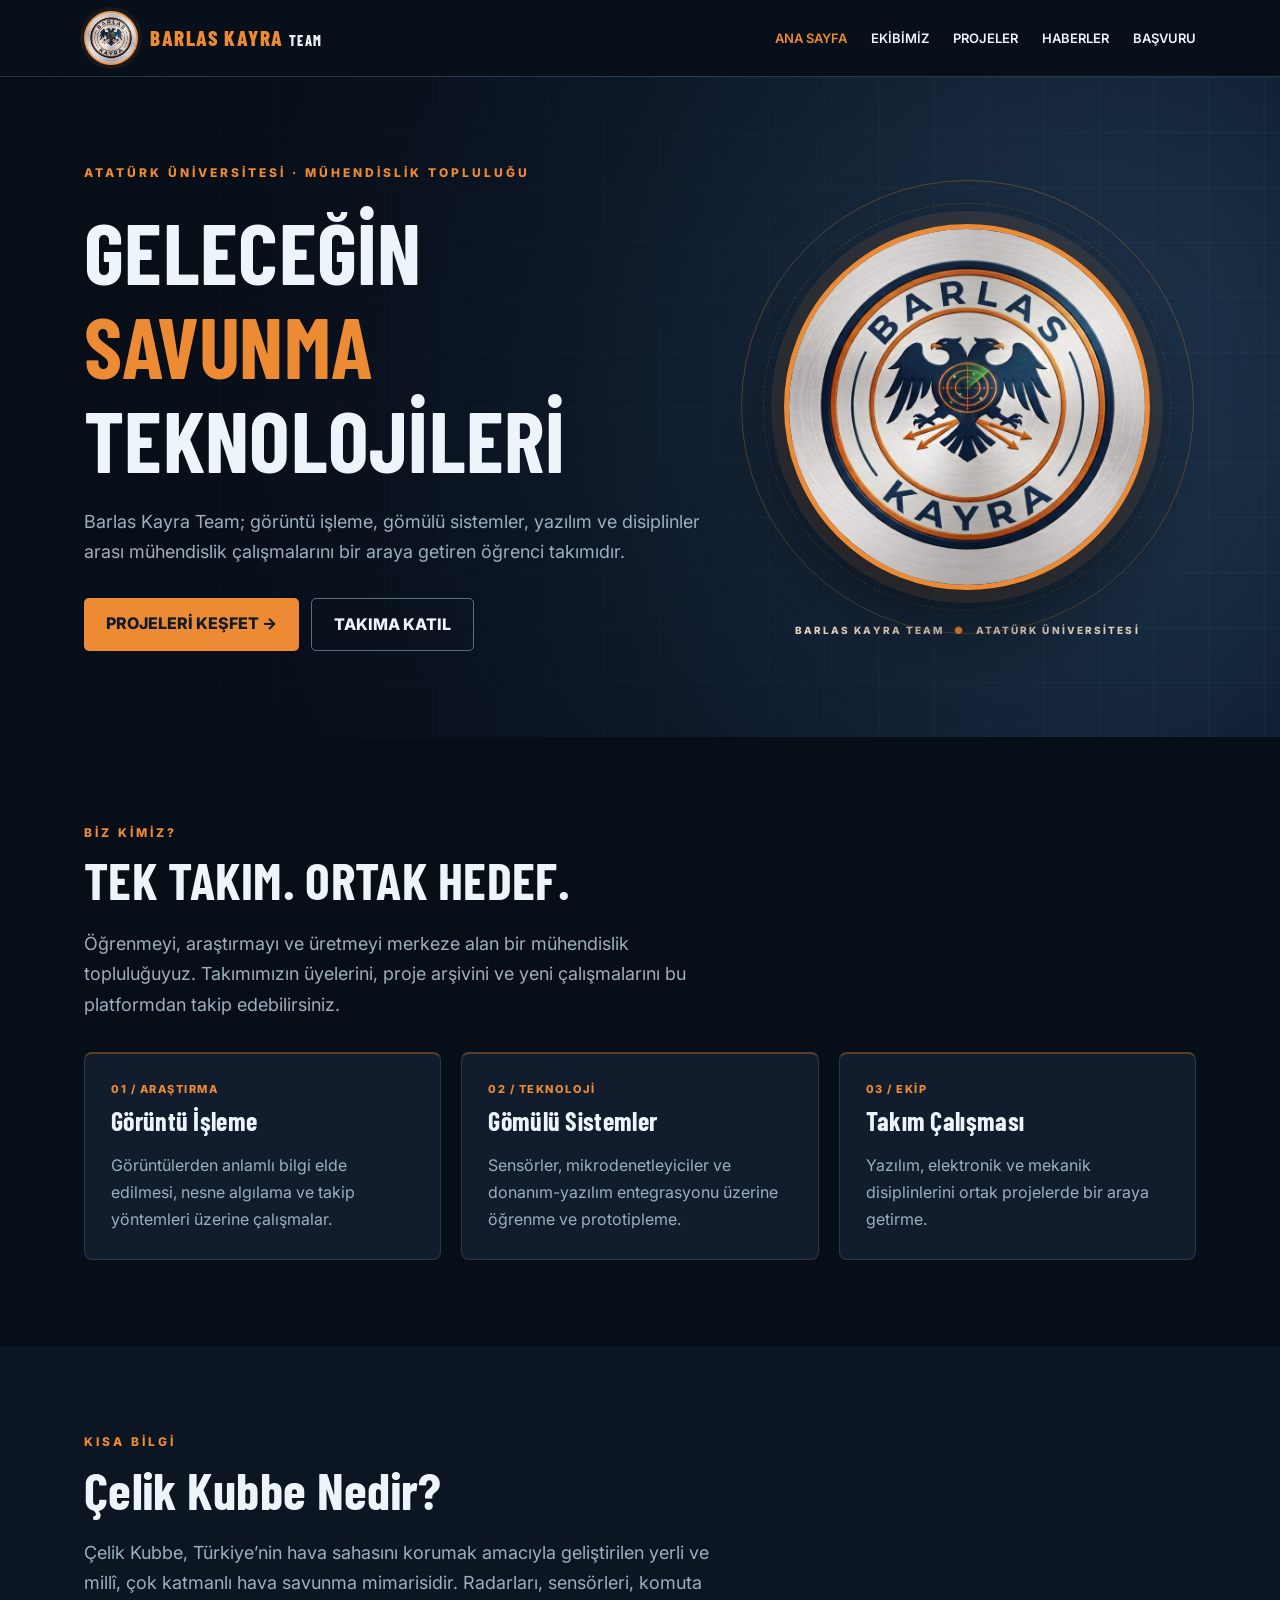
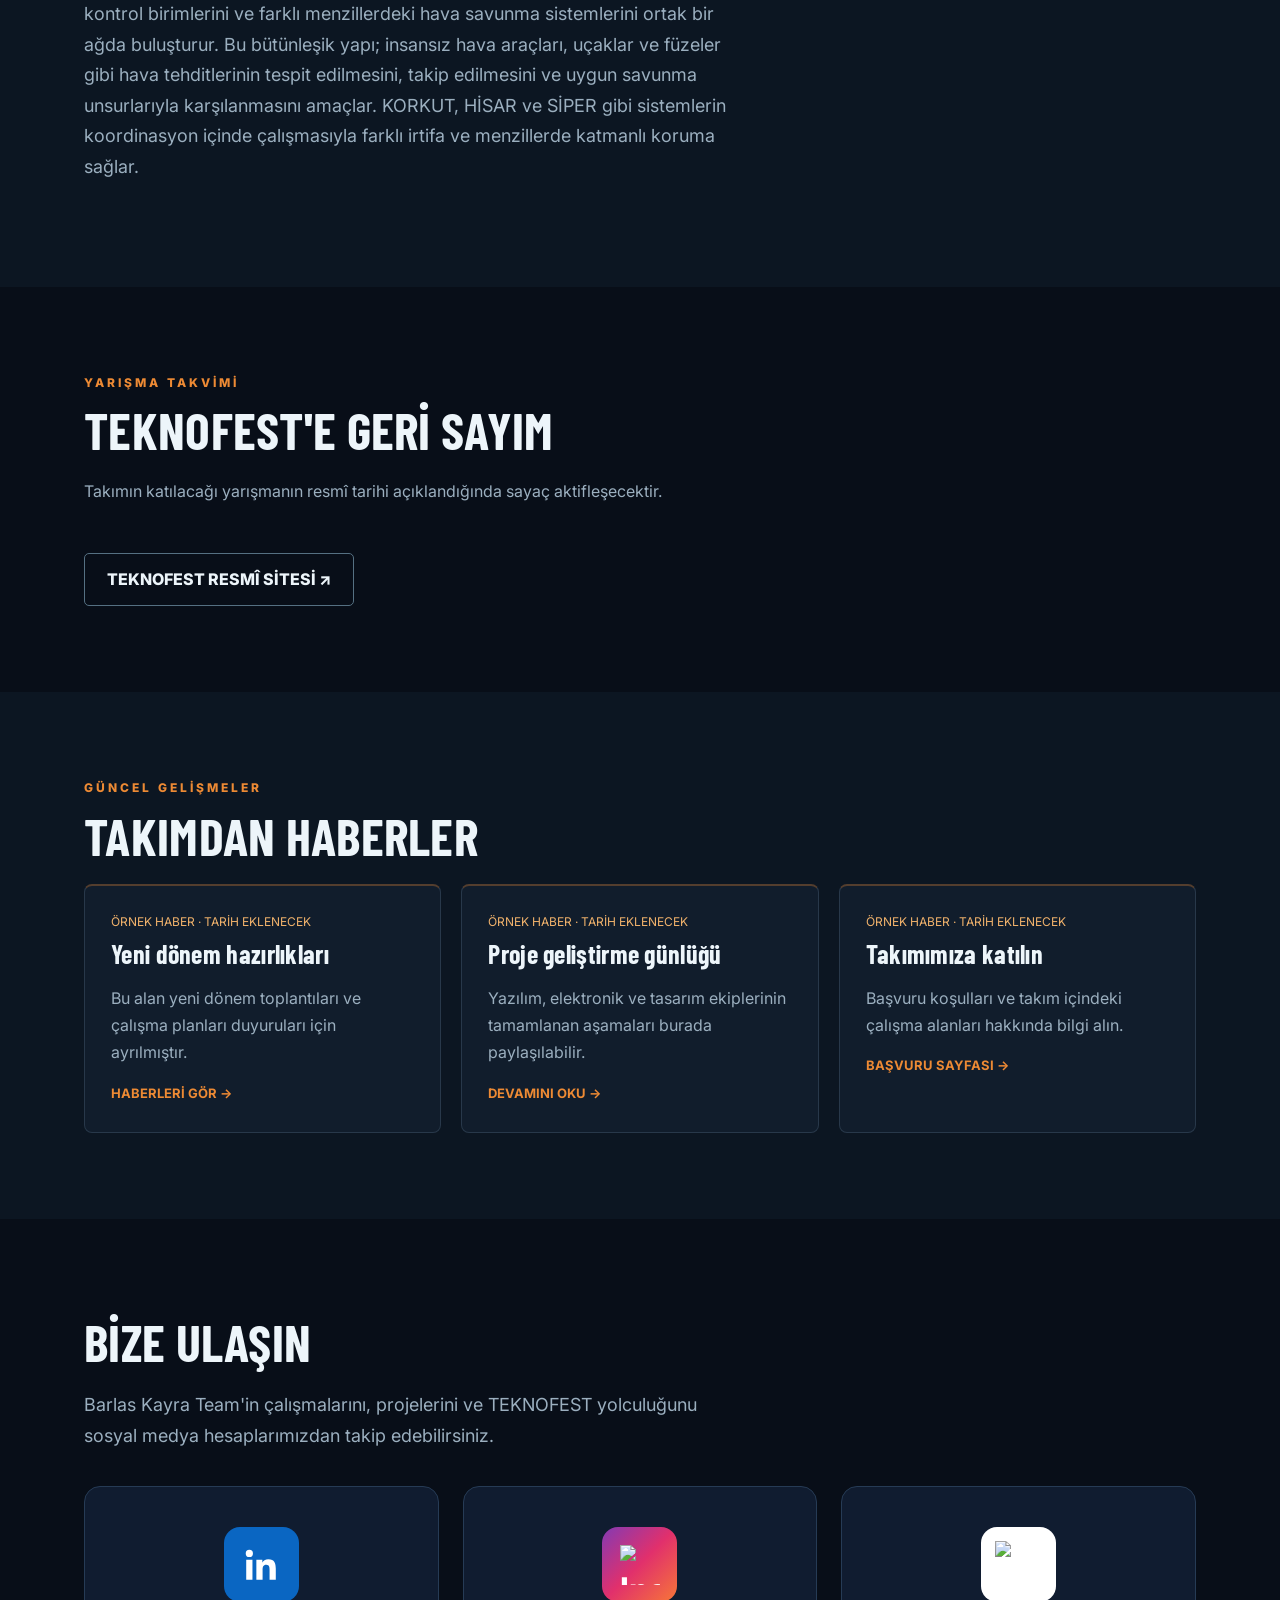
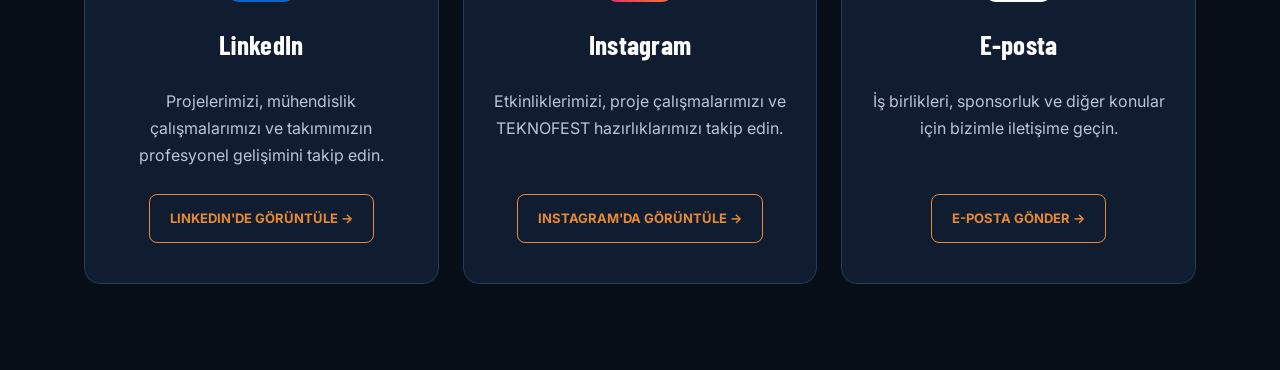
==== index.html @ 924d0753 "Add files via upload" ====
<!DOCTYPE html>
<!-- Barlas Kayra Team | Ana Sayfa -->
<html lang="tr">
  <head>
    <meta charset="utf-8"/>
    <meta content="width=device-width, initial-scale=1" name="viewport"/>
    <meta content="Barlas Kayra Team | Atatürk Üniversitesi hava savunma sistemleri ve mühendislik takımı" name="description"/>
    <title>
      Barlas Kayra Team | Ana Sayfa
    </title>
    <link href="assets/favicon.png" rel="icon" type="image/png"/>
    <meta content="#080e18" name="theme-color"/>
    <link href="assets/favicon.png" rel="apple-touch-icon"/>
    <link href="https://fonts.googleapis.com" rel="preconnect"/>
    <link crossorigin="" href="https://fonts.gstatic.com" rel="preconnect"/>
    <link href="https://fonts.googleapis.com/css2?family=Barlow+Condensed:wght@500;600;700;800&amp;family=Inter:wght@400;500;600;700&amp;display=swap" rel="stylesheet"/>
    <link href="style.css" rel="stylesheet"/>
  </head>
  <body>
    <a class="skip-link" href="#main">İçeriğe geç</a>
    <header>
      <nav class="wrap">
        <a class="brand" href="index.html">
          <img alt="Barlas Kayra Team logosu" class="brand-logo" height="52" src="assets/barlas-kayra-logo.webp" width="52"/>
          <span class="brand-text">
            BARLAS
            <span>
              KAYRA
            </span>
            <small>
              TEAM
            </small>
          </span>
        </a>
        <button aria-controls="nav-links" aria-expanded="false" aria-label="Menüyü aç" class="menu" type="button">
          ☰
        </button>
        <div class="navlinks" id="nav-links">
          <a aria-current="page" class="active" href="index.html">
            ANA SAYFA
          </a>
          <a href="ekip.html">
            EKİBİMİZ
          </a>
          <a href="projeler.html">
            PROJELER
          </a>
          <a href="haberler.html">
            HABERLER
          </a>
          <a href="basvuru.html">
            BAŞVURU
          </a>
        </div>
      </nav>
    </header>
    
    <main id="main">
      <section class="hero">
        <div class="wrap hero-layout">
          <div class="hero-copy">
            <div class="eyebrow">
              ATATÜRK ÜNİVERSİTESİ · MÜHENDİSLİK TOPLULUĞU
            </div>
            <h1>
              GELECEĞİN
              <br/>
              <span style="color:var(--accent)">
                SAVUNMA
              </span>
              <br/>
              TEKNOLOJİLERİ
            </h1>
            <p class="lead">
              Barlas Kayra Team; görüntü işleme, gömülü sistemler, yazılım ve disiplinler arası mühendislik çalışmalarını bir araya getiren öğrenci takımıdır.
            </p>
            <div class="actions">
              <a class="btn" href="projeler.html">
                PROJELERİ KEŞFET →
              </a>
              <a class="btn secondary" href="basvuru.html">
                TAKIMA KATIL
              </a>
            </div>
          </div>
          <div class="hero-emblem">
            <span class="emblem-ring emblem-ring-outer">
            </span>
            <span class="emblem-ring emblem-ring-inner">
            </span>
            <img alt="Barlas Kayra Team: çift başlı kartal ve radar sembollü kulüp logosu" height="510" src="assets/barlas-kayra-logo.webp" width="510"/>
            <span class="emblem-caption">
              BARLAS KAYRA TEAM
              <b>
                ●
              </b>
              ATATÜRK ÜNİVERSİTESİ
            </span>
          </div>
        </div>
      </section>
      <section class="section">
        <div class="wrap">
          <div class="section-head">
            <div class="eyebrow">
              BİZ KİMİZ?
            </div>
            <h2>
              TEK TAKIM. ORTAK HEDEF.
            </h2>
            <p class="lead">
              Öğrenmeyi, araştırmayı ve üretmeyi merkeze alan bir mühendislik topluluğuyuz. Takımımızın üyelerini, proje arşivini ve yeni çalışmalarını bu platformdan takip edebilirsiniz.
            </p>
          </div>
          <div class="grid">
            <article class="card">
              <div class="tag">
                01 / ARAŞTIRMA
              </div>
              <h3>
                Görüntü İşleme
              </h3>
              <p>
                Görüntülerden anlamlı bilgi elde edilmesi, nesne algılama ve takip yöntemleri üzerine çalışmalar.
              </p>
            </article>
            <article class="card">
              <div class="tag">
                02 / TEKNOLOJİ
              </div>
              <h3>
                Gömülü Sistemler
              </h3>
              <p>
                Sensörler, mikrodenetleyiciler ve donanım-yazılım entegrasyonu üzerine öğrenme ve prototipleme.
              </p>
            </article>
            <article class="card">
              <div class="tag">
                03 / EKİP
              </div>
              <h3>
                Takım Çalışması
              </h3>
              <p>
                Yazılım, elektronik ve mekanik disiplinlerini ortak projelerde bir araya getirme.
              </p>
            </article>
          </div>
        </div>
      </section>
      <section class="section alt">
        <div class="wrap">
          <div class="eyebrow">
            KISA BİLGİ
          </div>
          <h2>
         Çelik Kubbe Nedir?
          </h2>
          <p class="lead">
            

Çelik Kubbe, Türkiye’nin hava sahasını korumak amacıyla geliştirilen yerli ve millî, çok katmanlı hava savunma mimarisidir. Radarları, sensörleri, komuta kontrol birimlerini ve farklı menzillerdeki hava savunma sistemlerini ortak bir ağda buluşturur.

Bu bütünleşik yapı; insansız hava araçları, uçaklar ve füzeler gibi hava tehditlerinin tespit edilmesini, takip edilmesini ve uygun savunma unsurlarıyla karşılanmasını amaçlar. KORKUT, HİSAR ve SİPER gibi sistemlerin koordinasyon içinde çalışmasıyla farklı irtifa ve menzillerde katmanlı koruma sağlar.
          </p>
        </div>
      </section>
      <section class="section">
        <div class="wrap">
          <div class="eyebrow">
            YARIŞMA TAKVİMİ
          </div>
          <h2>
            TEKNOFEST'E GERİ SAYIM
          </h2>
          <p>
            Takımın katılacağı yarışmanın resmî tarihi açıklandığında sayaç aktifleşecektir.
          </p>
          <div class="countdown" id="countdown" role="timer">
          </div>
          <noscript>
            <div class="notice">Geri sayım için JavaScript gerekir.</div>
          </noscript>
          <a class="btn secondary" href="https://www.teknofest.org/" rel="noopener noreferrer" target="_blank">
            TEKNOFEST RESMÎ SİTESİ ↗
          </a>
        </div>
      </section>
      <section class="section alt">
        <div class="wrap">
          <div class="eyebrow">
            GÜNCEL GELİŞMELER
          </div>
          <h2>
            TAKIMDAN HABERLER
          </h2>
          <div class="grid">
            <article class="card">
              <div class="meta">
                ÖRNEK HABER · TARİH EKLENECEK
              </div>
              <h3>
                Yeni dönem hazırlıkları
              </h3>
              <p>
                Bu alan yeni dönem toplantıları ve çalışma planları duyuruları için ayrılmıştır.
              </p>
              <a class="more" href="haberler.html">
                HABERLERİ GÖR →
              </a>
            </article>
            <article class="card">
              <div class="meta">
                ÖRNEK HABER · TARİH EKLENECEK
              </div>
              <h3>
                Proje geliştirme günlüğü
              </h3>
              <p>
                Yazılım, elektronik ve tasarım ekiplerinin tamamlanan aşamaları burada paylaşılabilir.
              </p>
              <a class="more" href="haberler.html">
                DEVAMINI OKU →
              </a>
            </article>
            <article class="card">
              <div class="meta">
                ÖRNEK HABER · TARİH EKLENECEK
              </div>
              <h3>
                Takımımıza katılın
              </h3>
              <p>
                Başvuru koşulları ve takım içindeki çalışma alanları hakkında bilgi alın.
              </p>
              <a class="more" href="basvuru.html">
                BAŞVURU SAYFASI →
              </a>
            </article>
          </div>
        </div>
      </section>
      

<!-- BİZE ULAŞIN -->
<section class="section" id="iletisim">
  <div class="wrap">
    <h2>BİZE ULAŞIN</h2>
    <p class="lead">Barlas Kayra Team'in çalışmalarını, projelerini ve TEKNOFEST yolculuğunu sosyal medya hesaplarımızdan takip edebilirsiniz.</p>

<div class="contact-grid">

    <!-- LINKEDIN KARTI -->
    <article class="contact-card">

        <div class="contact-icon linkedin">
            <svg
                xmlns="http://www.w3.org/2000/svg"
                width="42"
                height="42"
                viewBox="0 0 24 24"
                fill="white"
                aria-hidden="true"
            >
                <path d="M20.447 20.452h-3.554v-5.569c0-1.328-.027-3.037-1.852-3.037-1.853 0-2.136 1.445-2.136 2.939v5.667H9.35V9h3.414v1.561h.049c.476-.9 1.637-1.85 3.37-1.85 3.601 0 4.267 2.37 4.267 5.455v6.286zM5.337 7.433a2.062 2.062 0 1 1 0-4.124 2.062 2.062 0 0 1 0 4.124zM7.119 20.452H3.555V9h3.564v11.452z"/>
            </svg>
        </div>

        <h3>LinkedIn</h3>

        <p>
            Projelerimizi, mühendislik çalışmalarımızı
            ve takımımızın profesyonel gelişimini takip edin.
        </p>

        <a
            class="contact-button"
            href="https://www.linkedin.com/"
            target="_blank"
            rel="noopener noreferrer"
        >
            LINKEDIN'DE GÖRÜNTÜLE →
        </a>

    </article>

    <!-- INSTAGRAM KARTI -->
    <article class="contact-card">

        <div class="contact-icon instagram">
            <img
                src="https://cdn.simpleicons.org/instagram/ffffff"
                alt="Instagram logosu"
                loading="lazy"
            >
        </div>

        <h3>Instagram</h3>

        <p>
            Etkinliklerimizi, proje çalışmalarımızı
            ve TEKNOFEST hazırlıklarımızı takip edin.
        </p>

        <a
            class="contact-button"
            href="https://www.instagram.com/barlaskayrateam/"
            target="_blank"
            rel="noopener noreferrer"
        >
            INSTAGRAM'DA GÖRÜNTÜLE →
        </a>

    </article>

    <!-- GMAIL KARTI -->
    <article class="contact-card">

        <div class="contact-icon gmail">
            <img
                src="https://cdn.simpleicons.org/gmail/EA4335"
                alt="Gmail logosu"
                loading="lazy"
            >
        </div>

        <h3>E-posta</h3>

        <p>
            İş birlikleri, sponsorluk ve diğer konular
            için bizimle iletişime geçin.
        </p>

        <a
            class="contact-button"
            href="mailto:barlaskayrateam@gmail.com"
        >
            E-POSTA GÖNDER →
        </a>

    </article>

</div>
---- style.css ----
/* Barlas Kayra Team | Ortak stil dosyası */

:root {
  --bg: #080e18;
  --panel: #111d2c;
  --line: #28384a;
  --ink: #edf5fa;
  --muted: #9bafbf;
  --accent: #ed8a34;
  --gold: #f2b36c;
}

* {
  box-sizing:border-box
}

html {
  scroll-behavior:smooth
}

body {
  margin:0;
  background:var(--bg);
  color:var(--ink);
  font-family:Inter,Arial,sans-serif;
  line-height:1.7
}

a {
  color:inherit;
  text-decoration:none
}

.wrap {
  max-width:1160px;
  margin:auto;
  padding:0 24px
}

header {
  position:sticky;
  top:0;
  z-index:10;
  background:#08101bea;
  border-bottom:1px solid var(--line);
  backdrop-filter:blur(12px)
}

nav {
  display:flex;
  align-items:center;
  justify-content:space-between;
  min-height:76px;
  gap:18px
}

.brand {
  font:800 25px 'Barlow Condensed',sans-serif;
  letter-spacing:1.5px
}

.brand span {
  color:var(--accent)
}

.navlinks {
  display:flex;
  gap:24px;
  align-items:center;
  font-size:13px;
  font-weight:600
}

.navlinks a:hover,.active {
  color:var(--accent)
}

.btn {
  display:inline-block;
  background:var(--accent);
  color:#101b2b;
  padding:12px 22px;
  border-radius:5px;
  font-weight:800;
  border:0;
  cursor:pointer
}

.btn.secondary {
  background:transparent;
  color:var(--ink);
  border:1px solid #557082
}

.btn:hover {
  filter:brightness(1.12)
}

.menu {
  display:none;
  background:none;
  border:1px solid var(--line);
  color:white;
  padding:7px 12px
}

.hero {
  position:relative;
  overflow:hidden;
  min-height:600px;
  display:flex;
  align-items:center;
  background:radial-gradient(circle at 76% 48%,#273f58 0%,#112237 42%,#080e18 85%)
}

.hero:before {
  content:'';
  position:absolute;
  inset:0;
  background:linear-gradient(90deg,#080e18 3%,transparent 95%),repeating-linear-gradient(0deg,transparent 0 53px,#4da6ad0d 54px 55px),repeating-linear-gradient(90deg,transparent 0 53px,#4da6ad0d 54px 55px);
  pointer-events:none
}

.hero .wrap {
  position:relative;
  width:100%
}

.eyebrow {
  color:var(--accent);
  letter-spacing:3px;
  font-size:12px;
  font-weight:800;
  text-transform:uppercase
}

h1,h2,h3 {
  font-family:'Barlow Condensed',sans-serif;
  line-height:1.1;
  letter-spacing:.3px
}

h1 {
  font-size:clamp(52px,8vw,100px);
  max-width:790px;
  margin:20px 0
}

h2 {
  font-size:clamp(35px,5vw,52px);
  margin:8px 0 20px
}

h3 {
  font-size:26px;
  margin:8px 0 12px
}

p {
  color:var(--muted)
}

.lead {
  font-size:18px;
  max-width:650px
}

.actions {
  display:flex;
  gap:12px;
  flex-wrap:wrap;
  margin-top:30px
}

.section {
  padding:86px 0
}

.section.alt {
  background:#0c1622
}

.section-head {
  margin-bottom:32px
}

.grid {
  display:grid;
  grid-template-columns:repeat(3,1fr);
  gap:20px
}

.card {
  background:var(--panel);
  border:1px solid var(--line);
  padding:26px;
  border-radius:8px
}

.card p {
  margin-bottom:0
}

.tag {
  font-size:11px;
  font-weight:800;
  letter-spacing:1.5px;
  color:var(--accent)
}

.card a.more {
  display:inline-block;
  color:var(--accent);
  margin-top:15px;
  font-weight:700;
  font-size:13px
}

.statrow {
  display:flex;
  gap:24px;
  flex-wrap:wrap;
  margin-top:34px
}

.stat {
  border-left:2px solid var(--accent);
  padding-left:18px
}

.stat strong {
  display:block;
  font:700 35px 'Barlow Condensed',sans-serif
}

.stat small {
  color:var(--muted)
}

.countdown {
  display:flex;
  gap:12px;
  flex-wrap:wrap;
  margin:24px 0
}

.timebox {
  min-width:100px;
  text-align:center;
  padding:18px;
  background:#172739;
  border:1px solid #345166;
  border-radius:6px
}

.timebox strong {
  display:block;
  font:800 36px 'Barlow Condensed',sans-serif
}

.timebox small {
  font-size:11px;
  letter-spacing:2px;
  color:var(--muted)
}

.notice {
  border-left:3px solid var(--gold);
  padding:14px 18px;
  background:#252318;
  color:#e9d8b2;
  font-size:13px;
  margin-top:20px
}

.page-hero {
  padding:85px 0 55px;
  background:linear-gradient(120deg,#142b44,#090f1b)
}

.page-hero h1 {
  font-size:clamp(48px,7vw,75px);
  margin:12px 0
}

.avatar {
  height:120px;
  display:grid;
  place-items:center;
  background:linear-gradient(135deg,#1b3a48,#122230);
  border:1px solid #315461;
  border-radius:6px;
  font:800 42px 'Barlow Condensed',sans-serif;
  color:var(--accent)
}

.form {
  max-width:760px
}

.field {
  margin-bottom:18px
}

.field label {
  display:block;
  font-weight:700;
  font-size:13px;
  margin-bottom:7px
}

.field input,.field select,.field textarea {
  width:100%;
  background:#101e2d;
  color:var(--ink);
  border:1px solid #3a5264;
  padding:13px;
  border-radius:5px;
  font:inherit
}

.field textarea {
  min-height:130px
}

.field input:focus,.field select:focus,.field textarea:focus {
  outline:2px solid var(--accent)
}

.check {
  display:flex;
  gap:10px;
  align-items:flex-start;
  margin-bottom:18px
}

.check input {
  margin-top:7px
}

.check label {
  font-size:13px;
  color:var(--muted)
}

footer {
  padding:42px 0;
  border-top:1px solid var(--line);
  font-size:13px
}

footer .wrap {
  display:flex;
  justify-content:space-between;
  gap:20px;
  flex-wrap:wrap
}

footer p {
  margin:0
}

.meta {
  font-size:12px;
  color:var(--gold)
}

@media(max-width:800px) {
  .menu {
    display:block
  }
  .navlinks {
    display:none;
    position:absolute;
    left:0;
    right:0;
    top:76px;
    background:#101b29;
    flex-direction:column;
    align-items:stretch;
    padding:22px 25px
  }
  .navlinks.open {
    display:flex
  }
  .grid {
    grid-template-columns:1fr
  }
  .hero {
    min-height:580px
  }
  .section {
    padding:60px 0
  }
  .timebox {
    min-width:70px;
    flex:1
  }
}

/* Barlas Kayra Team'in özgün ambleminden uyarlanan kurumsal stil */ :root {
  --brand-navy: #172d4a;
  --brand-orange: #ed8a34;
  --brand-cream: #f4ece1;
}

.brand {
  display:inline-flex;
  align-items:center;
  gap:12px;
  line-height:1.1;
  white-space:nowrap;
  font-size:21px
}

.brand-logo {
  width:54px;
  height:54px;
  border-radius:50%;
  object-fit:cover;
  border:2px solid rgba(237,138,52,.85);
  background:#efe7db;
  box-shadow:0 0 0 4px rgba(237,138,52,.08)
}

.brand-text {
  display:inline-flex;
  align-items:baseline;
  gap:5px;
  flex-wrap:wrap
}

.brand-text small {
  color:#ecf1f6;
  letter-spacing:1.5px;
  font-size:14px
}

.navlinks a.active {
  color:var(--accent)
}

.hero {
  min-height:660px
}

.hero-layout {
  display:grid;
  grid-template-columns:minmax(0,1.15fr) minmax(315px,.85fr);
  align-items:center;
  gap:35px;
  z-index:1
}

.hero-copy {
  position:relative;
  z-index:2
}

.hero-copy h1 {
  font-size:clamp(53px,6.7vw,91px)
}

.hero-emblem {
  min-width:0;
  aspect-ratio:1;
  position:relative;
  display:grid;
  place-items:center;
  isolation:isolate
}

.hero-emblem>img {
  position:relative;
  z-index:2;
  width:80%;
  max-width:510px;
  height:auto;
  aspect-ratio:1;
  object-fit:cover;
  border-radius:50%;
  border:5px solid var(--brand-orange);
  box-shadow:0 0 0 13px rgba(241,151,73,.10),0 35px 85px rgba(0,0,0,.5)
}

.emblem-ring {
  position:absolute;
  border:1px solid rgba(237,138,52,.30);
  border-radius:50%;
  aspect-ratio:1;
  z-index:0;
  pointer-events:none
}

.emblem-ring-outer {
  width:99%
}

.emblem-ring-inner {
  width:89%;
  border-style:dashed;
  opacity:.7
}

.emblem-caption {
  position:absolute;
  bottom:-3px;
  left:0;
  right:0;
  text-align:center;
  color:#e9d6c5;
  font-size:10px;
  font-weight:800;
  letter-spacing:2.1px
}

.emblem-caption b {
  color:var(--brand-orange);
  margin-inline:6px
}

.page-hero-inner {
  display:flex;
  align-items:center;
  justify-content:space-between;
  gap:30px
}

.page-copy {
  min-width:0
}

.page-logo {
  border-radius:50%;
  border:3px solid var(--brand-orange);
  object-fit:cover;
  width:138px;
  height:138px;
  box-shadow:0 15px 45px #0005
}

.card {
  border-top:2px solid rgba(237,138,52,.30);
  transition:border-color .2s,transform .2s
}

.card:hover {
  border-color:rgba(237,138,52,.65);
  transform:translateY(-3px)
}

.btn:focus-visible,.navlinks a:focus-visible,.menu:focus-visible {
  outline:3px solid #f4b274;
  outline-offset:4px
}

@media(max-width:900px) {
  .hero-layout {
    gap:10px;
    grid-template-columns:1.2fr .8fr
  }
  .hero-copy h1 {
    font-size:clamp(48px,7vw,74px)
  }
  .emblem-caption {
    font-size:8px;
    letter-spacing:1px
  }
}

@media(max-width:800px) {
  .brand {
    font-size:19px
  }
  .brand-logo {
    width:48px;
    height:48px
  }
  .hero-layout {
    grid-template-columns:1fr;
    gap:15px;
    padding-top:64px;
    padding-bottom:70px
  }
  .hero {
    min-height:0
  }
  .hero-emblem {
    max-width:440px;
    width:100%;
    margin-inline:auto
  }
  .hero-copy h1 {
    font-size:clamp(49px,11vw,80px)
  }
  .page-logo {
    width:96px;
    height:96px
  }
  .page-hero-inner {
    gap:12px
  }
}

@media(max-width:480px) {
  .brand {
    font-size:17px;
    gap:8px
  }
  .brand-logo {
    width:42px;
    height:42px
  }
  .brand-text small {
    font-size:12px
  }
  .hero-emblem {
    max-width:340px
  }
  .emblem-caption {
    bottom:-12px;
    font-size:7.5px;
    letter-spacing:1.1px
  }
  .page-logo {
    width:72px;
    height:72px
  }
  .page-hero .eyebrow {
    letter-spacing:1.2px
  }
}

@media(prefers-reduced-motion:reduce) {
  .card {
    transition:none
  }
}

/* Son düzeltmeler: erişilebilirlik ve form */
.skip-link {
  position:absolute;
  left:12px;
  top:-60px;
  z-index:100;
  background:var(--accent);
  color:#101b2b;
  padding:10px 16px;
  border-radius:5px;
  font-weight:800
}

.skip-link:focus {
  top:12px
}

.field textarea {
  resize:vertical
}

.check input {
  flex-shrink:0
}

#form-result {
  margin-top:16px;
  color:var(--gold);
  font-size:14px
}

.field input:focus-visible,.field select:focus-visible,.field textarea:focus-visible {
  outline:2px solid var(--accent);
  outline-offset:2px
}

/* Ekip sayfası: grup ve üye kartları */
.members{list-style:none;margin:0;padding:0;display:grid;grid-template-columns:repeat(auto-fill,minmax(210px,1fr));gap:20px}
.members-lead{grid-template-columns:repeat(2,minmax(210px,260px))}
.member{background:var(--panel);border:1px solid var(--line);border-top:2px solid rgba(237,138,52,.45);border-radius:8px;overflow:hidden}
.member-photo{margin:0;aspect-ratio:4/5;background:#122230;overflow:hidden}
.member-photo img{width:100%;height:100%;object-fit:cover;display:block}
.member-photo.no-photo{display:grid;place-items:center;background:linear-gradient(135deg,#1b3a48,#122230)}
.member-initials{font:800 56px 'Barlow Condensed',sans-serif;color:var(--accent);letter-spacing:2px}
.member-info{padding:14px 16px 18px}
.member-info h3{font-size:22px;margin:2px 0 0}
.member-role{display:inline-block;font-size:11px;font-weight:800;letter-spacing:1.5px;color:var(--accent);text-transform:uppercase}
.group-head h2{border-left:4px solid var(--accent);padding-left:16px}
.subteams{display:grid;gap:38px}
.subteam-title{font-size:28px;margin:0 0 16px;display:flex;align-items:center;gap:14px}
.subteam-title:after{content:'';flex:1;height:1px;background:var(--line)}
.card.join{max-width:420px}
@media(max-width:800px){.members{grid-template-columns:repeat(2,1fr);gap:14px}.members-lead{grid-template-columns:repeat(2,1fr)}.member-info h3{font-size:19px}}

/* ============================== */
/* BİZE ULAŞIN BÖLÜMÜ */
/* ============================== */

.contact-grid {
  display: grid;
  grid-template-columns: repeat(3, minmax(0, 1fr));
  gap: 24px;
  margin-top: 35px;
}

/* SOSYAL MEDYA KARTLARI */

.contact-card {
  display: flex;
  flex-direction: column;
  align-items: center;
  text-align: center;

  padding: 40px 30px;

  background: #101c30;
  border: 1px solid #263b55;
  border-radius: 16px;

  color: #ffffff;
  text-decoration: none;

  transition: 0.3s ease;
}

.contact-card:hover {
  transform: translateY(-6px);
  border-color: #e98932;
  box-shadow: 0 12px 30px rgba(0, 0, 0, 0.25);
}

/* SOSYAL MEDYA SİMGELERİ */

.contact-icon {
  display: flex;
  align-items: center;
  justify-content: center;

  width: 75px;
  height: 75px;

  border-radius: 16px;
  margin-bottom: 20px;

  color: white;
  font-size: 34px;
  font-weight: bold;
}


/* LINKEDIN */

.contact-icon.linkedin,
.sosyal-logo.linkedin-logo {
    background: #0a66c2;
}

/* INSTAGRAM */

.contact-icon.instagram,
.sosyal-logo.instagram-logo {
    background: linear-gradient(
        135deg,
        #833ab4,
        #e1306c,
        #f77737
    );
}

/* GMAIL */

.contact-icon.gmail,
.sosyal-logo.gmail-logo {
    background: #ffffff;
}

/* TÜM LOGOLARIN ORTAK TASARIMI */

.contact-icon,
.sosyal-logo {
    display: flex;
    align-items: center;
    justify-content: center;

    width: 75px;
    height: 75px;

    border-radius: 16px;
    margin-bottom: 20px;
}

/* SVG LOGO BOYUTLARI */

.contact-icon svg,
.sosyal-logo svg {
    width: 42px;
    height: 42px;
    display: block;
}

/* GMAIL LOGOSU */

.contact-icon.gmail svg,
.sosyal-logo.gmail-logo svg {
    width: 48px;
    height: 48px;
}

/* KART BAŞLIKLARI */

.contact-card h3 {
  font-size: 27px;
  margin-bottom: 12px;
  color: #ffffff;
}

/* AÇIKLAMA */

.contact-card p {
  color: #b8c6d8;
  line-height: 1.7;
  margin-bottom: 25px;
}

/* BAĞLANTI BUTONU */

.contact-button {
  margin-top: auto;
  padding: 12px 20px;

  border: 1px solid #e98932;
  border-radius: 8px;

  color: #e98932;
  font-size: 13px;
  font-weight: 700;

  transition: 0.3s;
}

.contact-card:hover .contact-button {
  background: #e98932;
  color: #08121f;
}

/* MOBİL UYUMLULUK */

@media (max-width: 768px) {

  .contact-grid {
    grid-template-columns: 1fr;
  }

  .contact-card {
    padding: 30px 20px;
  }

}


/* PROJE GÖRSELLERİ SLIDER */

.proje-slider {
    position: relative;
    width: 100%;
    max-width: 1100px;
    margin: 30px auto 0;
    overflow: hidden;
    border-radius: 16px;
    background: #101c30;
    border: 1px solid #263b55;
}

/* FOTOĞRAF ALANI */

.slider-gorseller {
    width: 100%;
    height: 520px;
    position: relative;
}

/* FOTOĞRAFLAR */

.slider-foto {
    display: none;
    width: 100%;
    height: 100%;
    object-fit: contain;
}

/* AKTİF FOTOĞRAF */

.slider-foto.aktif {
    display: block;
}

/* SAĞ VE SOL OKLAR */

.slider-ok {
    position: absolute;
    top: 50%;
    transform: translateY(-50%);
    z-index: 2;

    width: 48px;
    height: 48px;

    background: rgba(8, 14, 24, 0.8);
    color: #ffffff;

    border: 1px solid #ed8a34;
    border-radius: 50%;

    font-size: 24px;
    cursor: pointer;
    transition: 0.3s;
}

.slider-ok:hover {
    background: #ed8a34;
    color: #080e18;
}

.slider-ok.onceki {
    left: 15px;
}

.slider-ok.sonraki {
    right: 15px;
}

/* FOTOĞRAF SAYACI */

.slider-sayac {
    text-align: center;
    margin-top: 15px;
    color: #ed8a34;
    font-size: 16px;
    font-weight: 700;
}

/* MOBİL UYUMLULUK */

@media (max-width: 768px) {

    .slider-gorseller {
        height: 300px;
    }

    .slider-ok {
        width: 38px;
        height: 38px;
        font-size: 19px;
    }

}

/* SAĞ PROJE KISAYOL MENÜSÜ */

.proje-kisayollar {
    position: fixed;
    top: 150px;
    right: 24px;
    width: 225px;
    padding: 22px 18px;

    background: #111d2e;
    border: 1px solid rgba(255, 140, 45, 0.25);
    border-radius: 16px;

    display: flex;
    flex-direction: column;
    gap: 12px;

    z-index: 20;
    box-shadow: 0 10px 30px rgba(0, 0, 0, 0.25);
}

.proje-kisayollar h3 {
    margin: 0 0 8px;
    color: #ff922e;
    font-size: 15px;
}

.proje-kisayollar a {
    color: #d5dce6;
    font-size: 12px;
    text-decoration: none;
    transition: color 0.2s;
}

.proje-kisayollar a:hover {
    color: #ff922e;
}

/* Menü içeriklerin üzerine binmesin */
@media (min-width: 1250px) {
    .proje-kisayollar ~ .section {
        margin-right: 245px;
    }
}

/* Küçük ekranlarda menüyü normal akışa al */
@media (max-width: 1249px) {
    .proje-kisayollar {
        position: static;
        width: auto;
        max-width: 600px;
        margin: 24px auto;
    }
}

/* Başlıklara tıklayınca üst menü kapatmasın */
section[id] {
    scroll-margin-top: 120px;
}

/* Bize Ulaşın - marka logoları ve duyarlı kart düzeni */
.contact-icon img { width: 40px; height: 40px; display: block; }
.contact-icon.gmail { background: #ffffff; }
.contact-icon.gmail img { width: 48px; height: 48px; }
.contact-card { min-width: 0; }
@media (max-width: 1000px) and (min-width: 769px) {
  .contact-grid { grid-template-columns: repeat(2, minmax(0, 1fr)); }
}

/* Bize Ulaşın: üç eşit kart ve marka logoları */
.contact-grid { grid-template-columns: repeat(3, minmax(0, 1fr)); }
.contact-card { min-width: 0; }
.contact-icon img { display:block; width:40px; height:40px; object-fit:contain; }
.contact-icon.gmail { background:#fff; }
.contact-icon.gmail img { width:48px; height:48px; }
@media (max-width: 1000px) and (min-width: 769px) {
  .contact-grid { grid-template-columns:repeat(2,minmax(0,1fr)); }
}
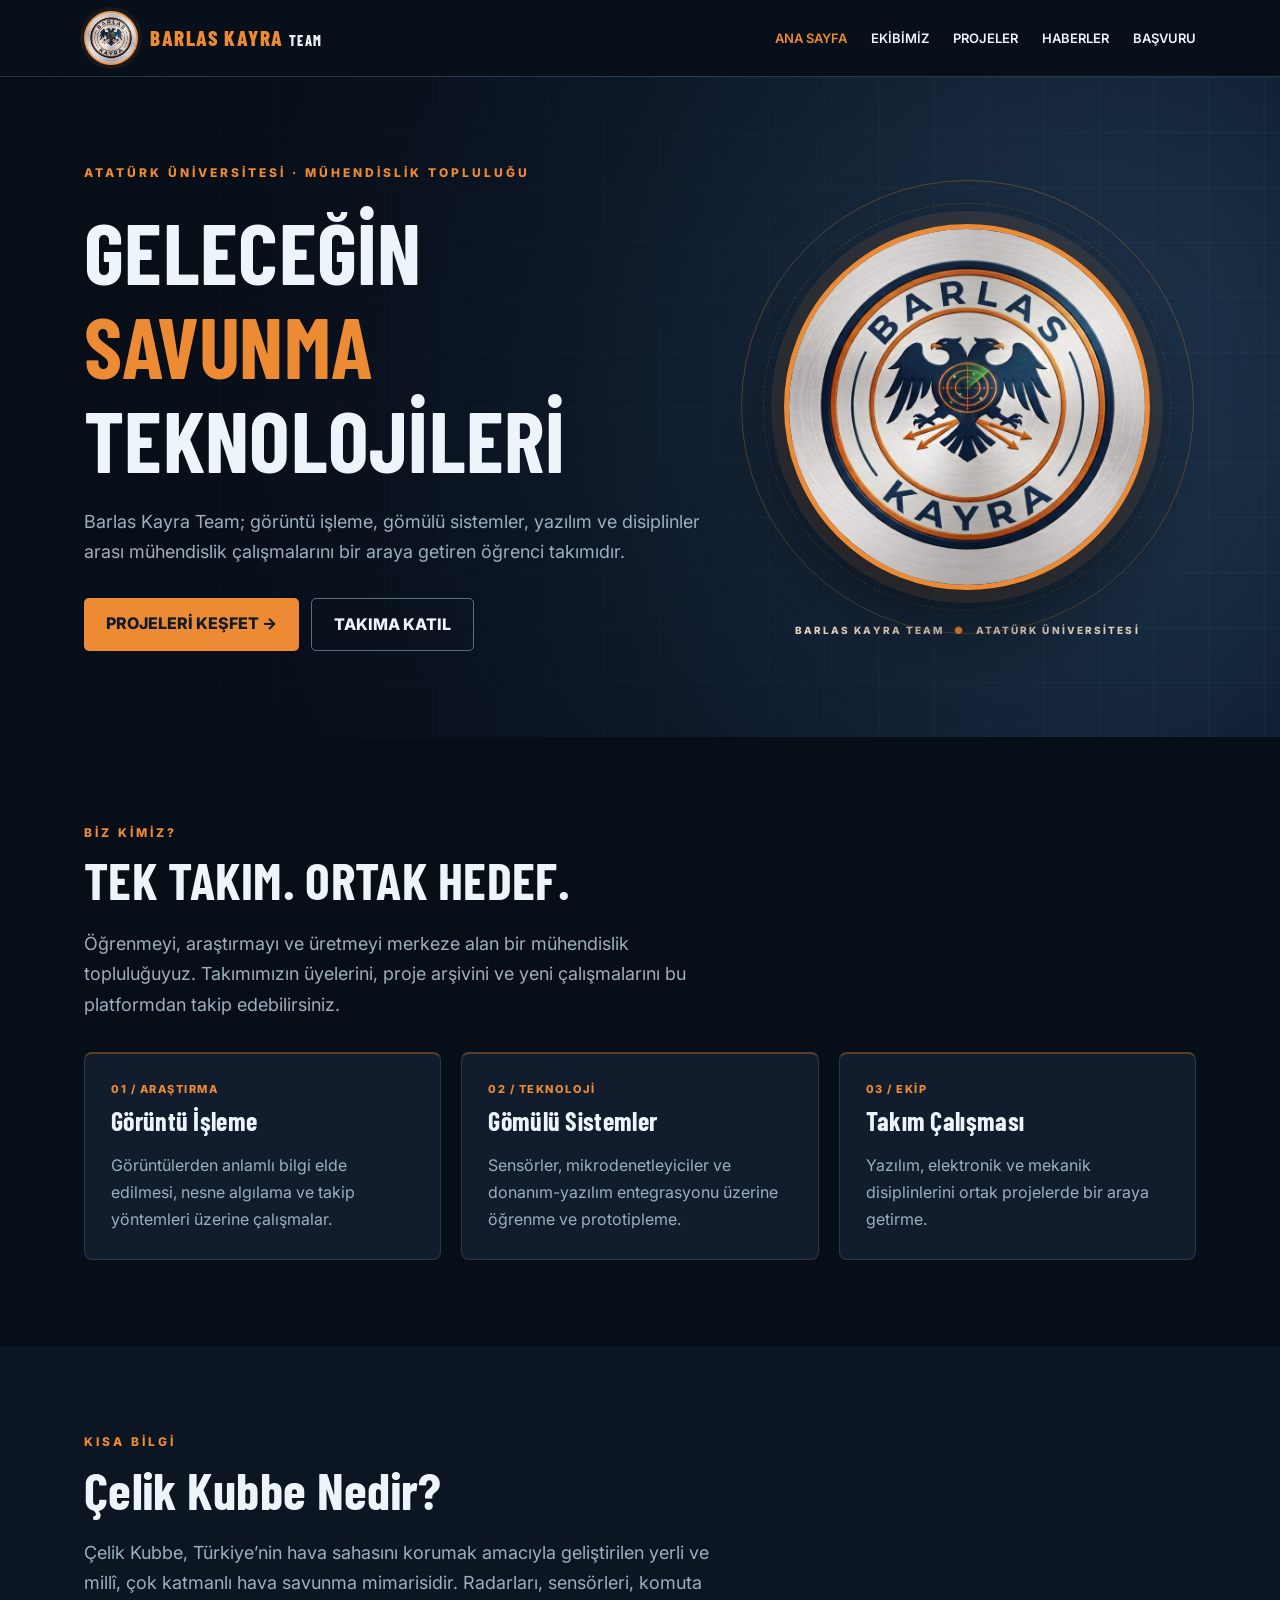
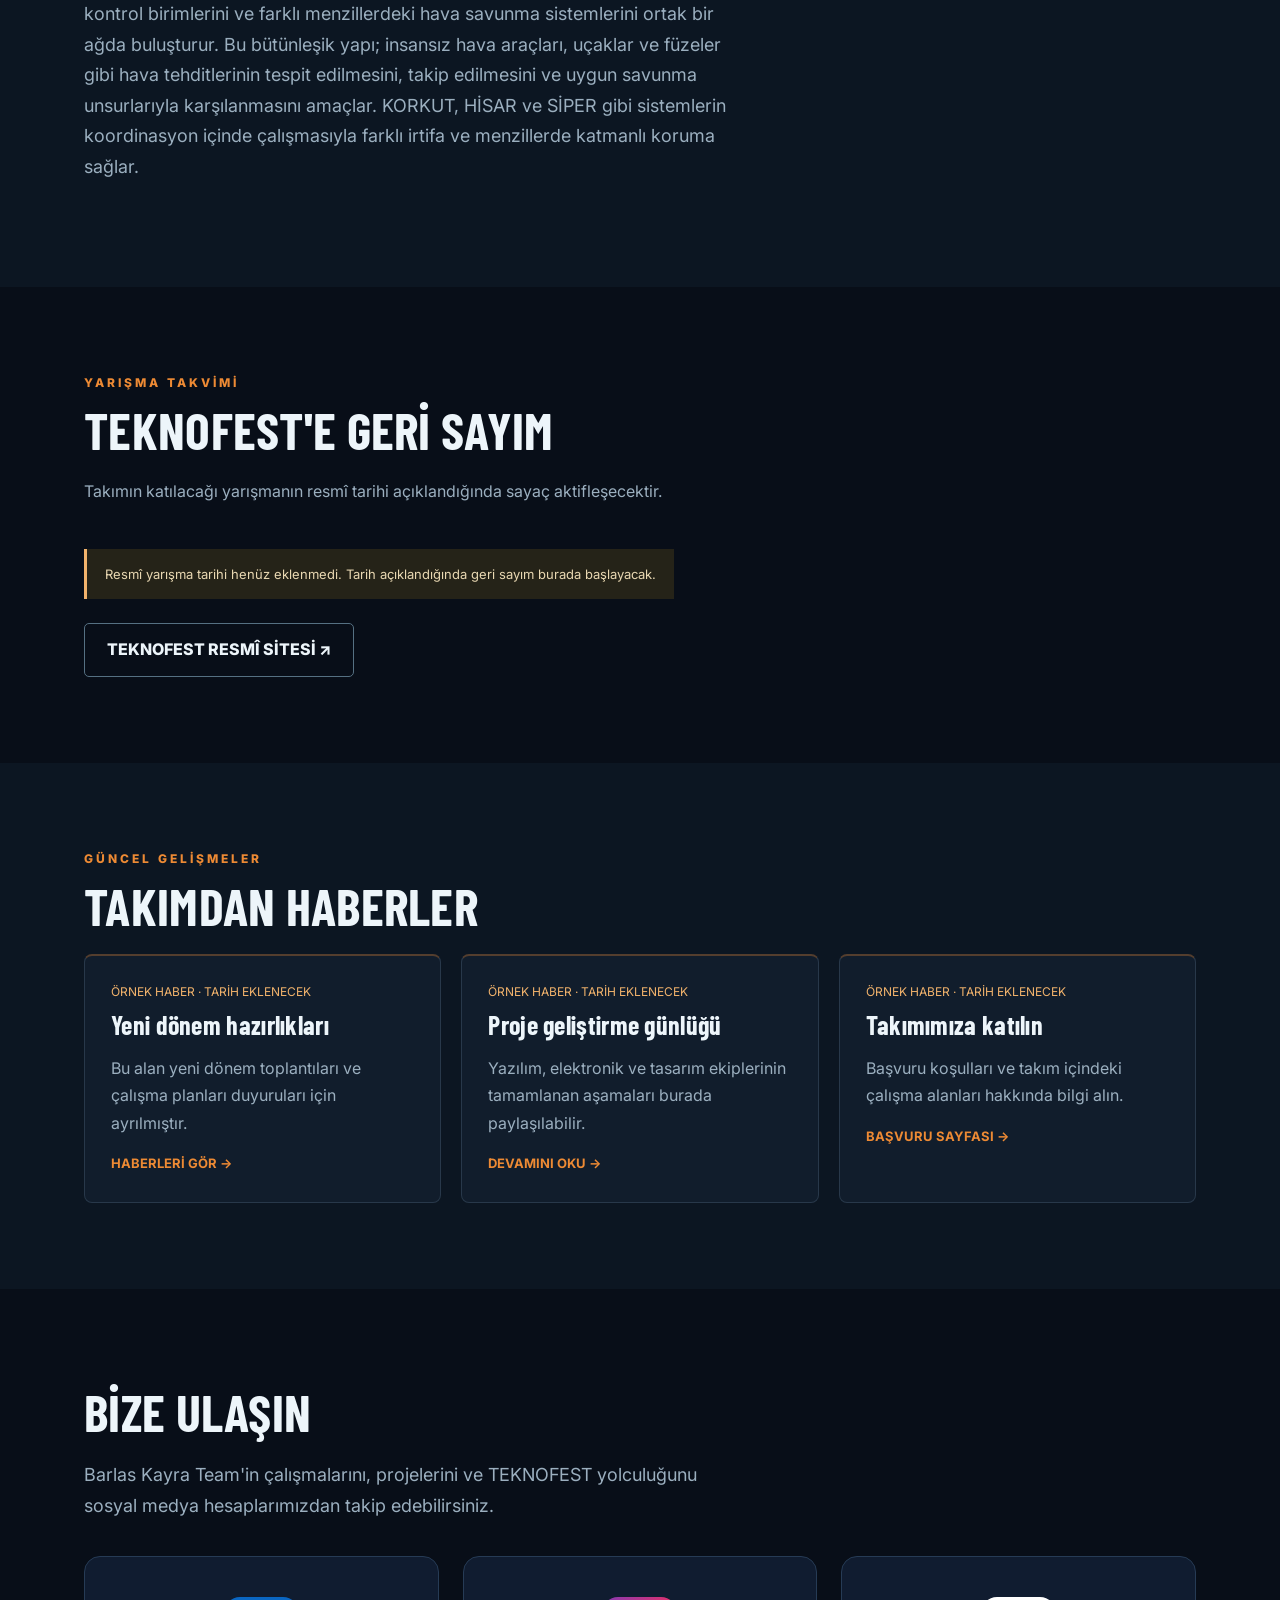
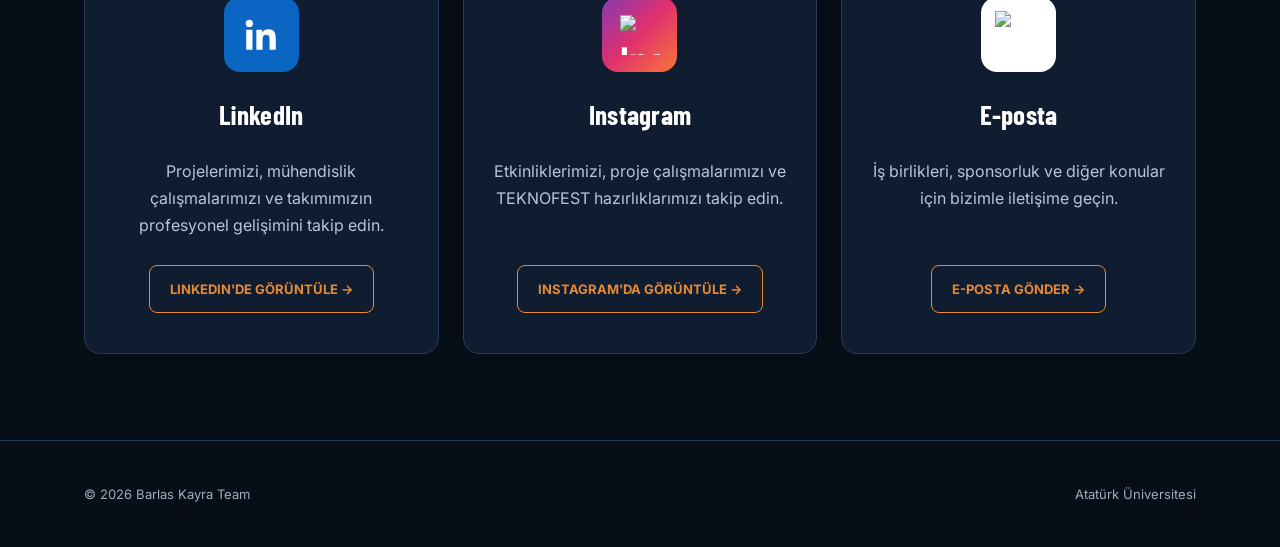
==== commit 4df1ee61: "Add files via upload" ====
--- a/index.html
+++ b/index.html
@@ -342,3 +342,17 @@
     </article>
 
 </div>
+  </div>
+</section>
+</main>
+
+<footer>
+  <div class="wrap">
+    <p>© <span id="year"></span> Barlas Kayra Team</p>
+    <p>Atatürk Üniversitesi</p>
+  </div>
+</footer>
+
+<script src="common.js?v=menu-fix-2" defer></script>
+</body>
+</html>
--- a/style.css
+++ b/style.css
@@ -365,10 +365,13 @@
   color:var(--gold)
 }
 
-@media(max-width:800px) {
-  .menu {
-    display:block
-  }
+@media (max-width: 800px) {
+    .menu {
+        display: block;
+        position: relative;
+        z-index: 101;
+        cursor: pointer;
+    }
   .navlinks {
     display:none;
     position:absolute;
@@ -1032,3 +1035,46 @@
 @media (max-width: 1000px) and (min-width: 769px) {
   .contact-grid { grid-template-columns:repeat(2,minmax(0,1fr)); }
 }
+
+/* SOSYAL MEDYA KARTLARI - MOBİL DÜZELTME */
+
+@media (max-width: 768px) {
+
+    .contact-grid {
+        grid-template-columns: 1fr;
+        gap: 16px;
+        width: 100%;
+    }
+
+    .contact-card {
+        width: 100%;
+        min-width: 0;
+        padding: 25px 20px;
+        box-sizing: border-box;
+    }
+
+    .contact-card h3 {
+        font-size: 22px;
+    }
+
+    .contact-card p {
+        font-size: 14px;
+        overflow-wrap: anywhere;
+    }
+
+    .contact-button {
+        display: inline-block;
+        max-width: 100%;
+        text-align: center;
+    }
+}
+
+
+/* Mobil navigasyon: menünün tıklanabilir ve görünür kalması */
+@media (max-width: 800px) {
+  header { z-index: 1000; }
+  .menu { display: block; position: relative; z-index: 1002; cursor: pointer; touch-action: manipulation; }
+  .navlinks { display: none; position: absolute; top: 100%; left: 0; right: 0; z-index: 1001; background: #101b29; flex-direction: column; align-items: stretch; padding: 16px 24px; box-shadow: 0 12px 24px rgba(0,0,0,.3); }
+  .navlinks.open { display: flex; }
+  .navlinks a { display: block; padding: 12px 8px; }
+}
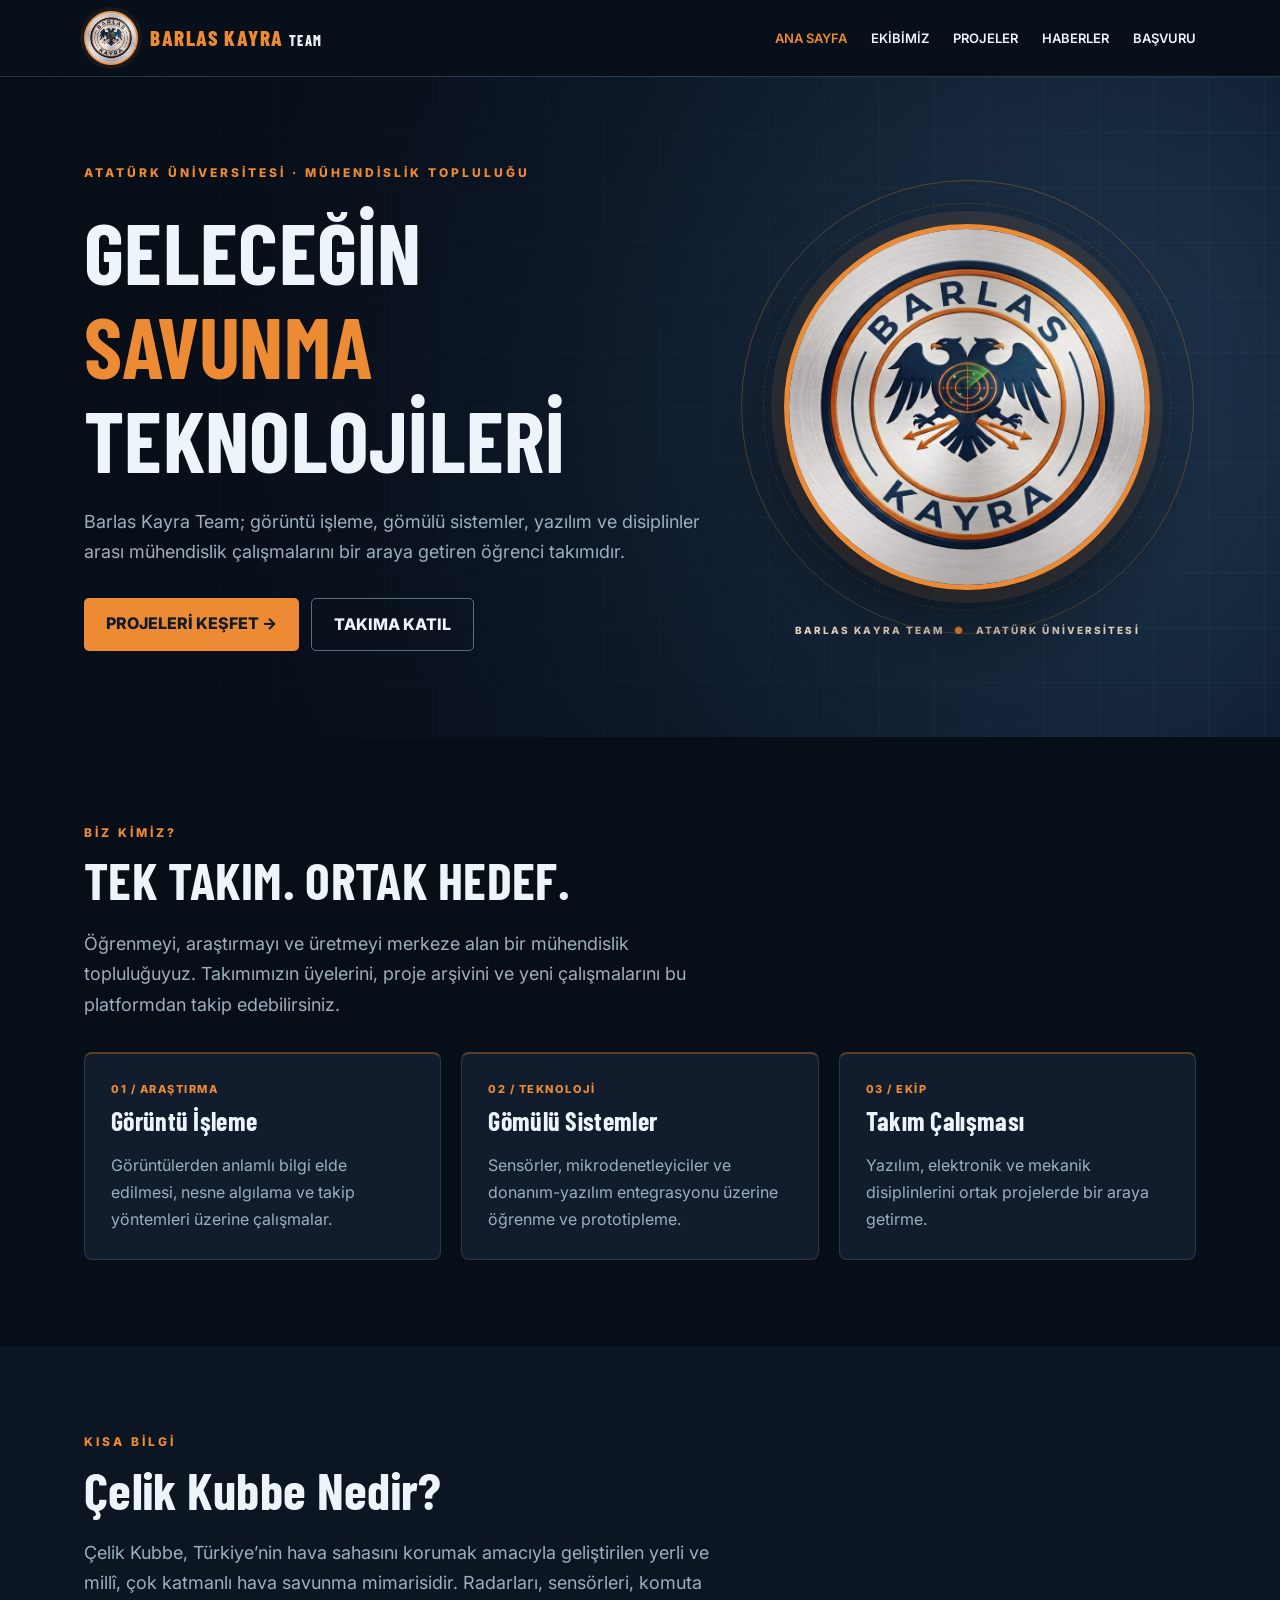
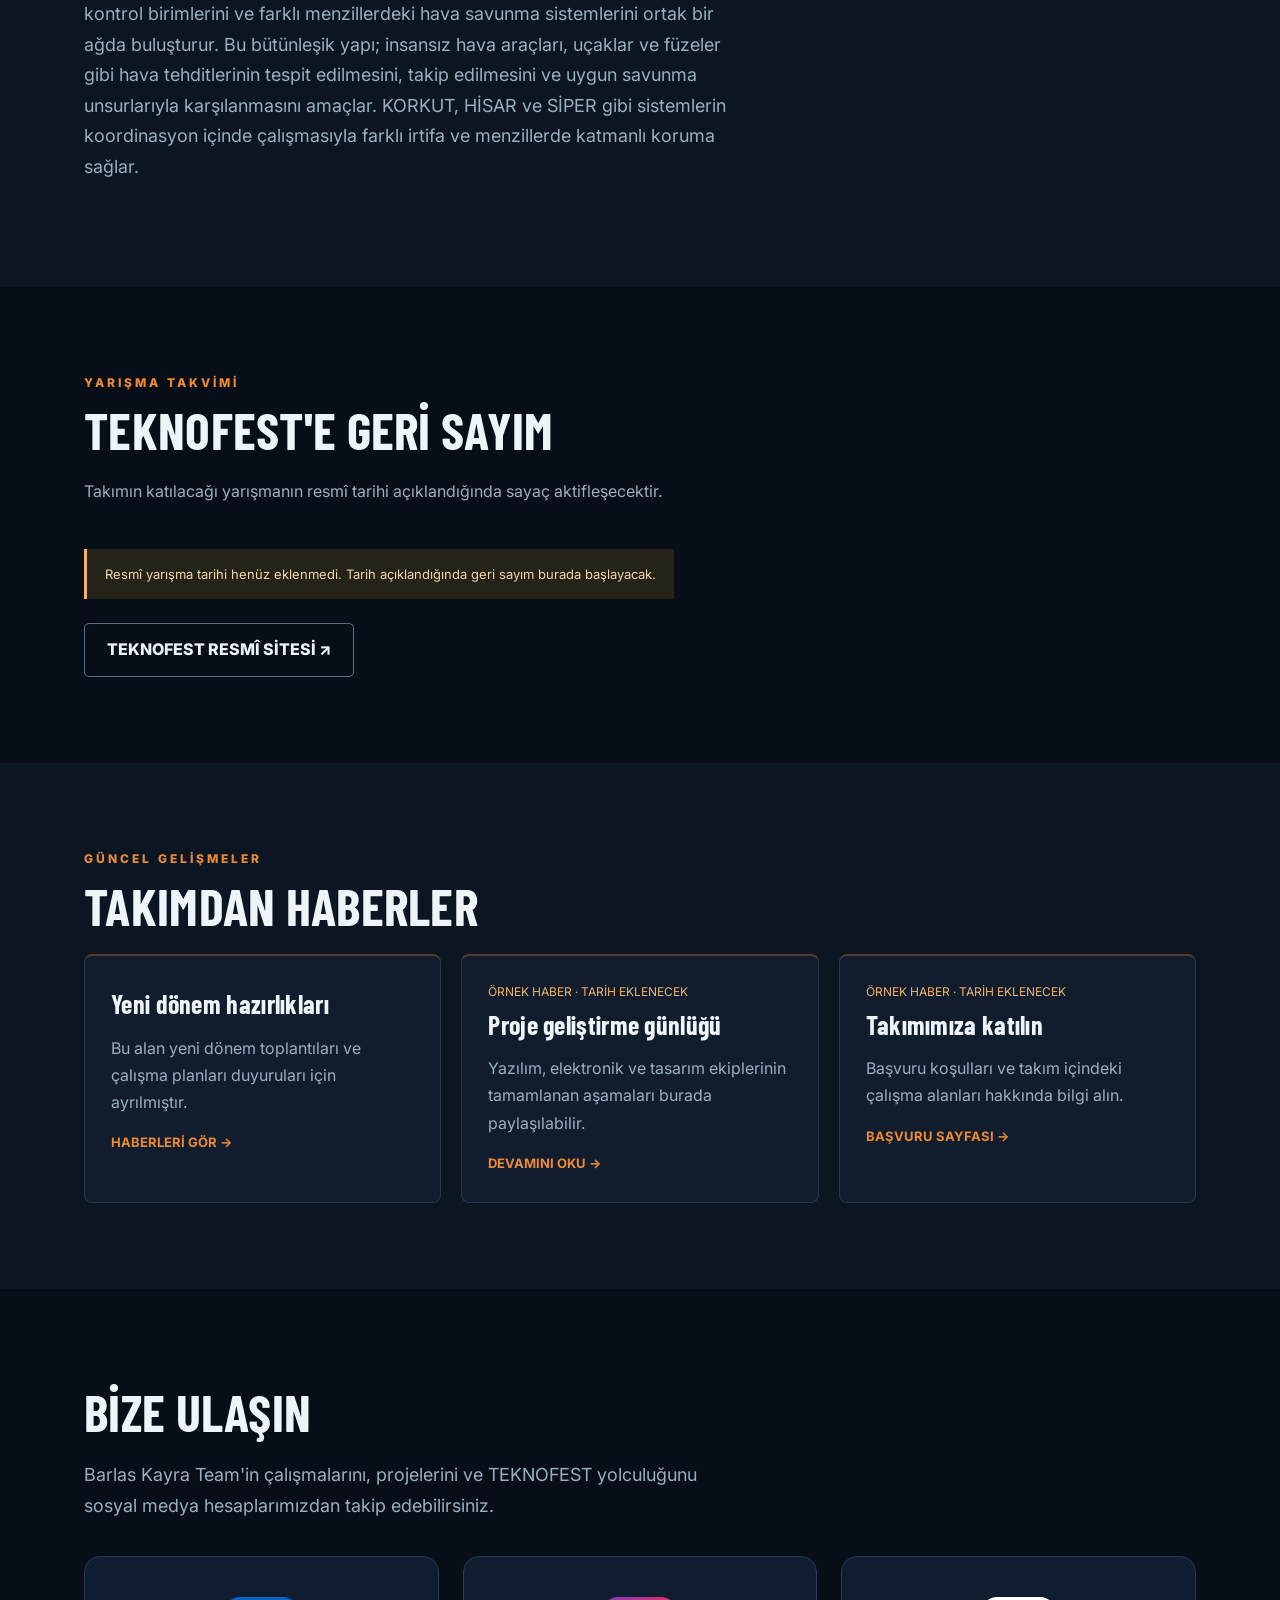
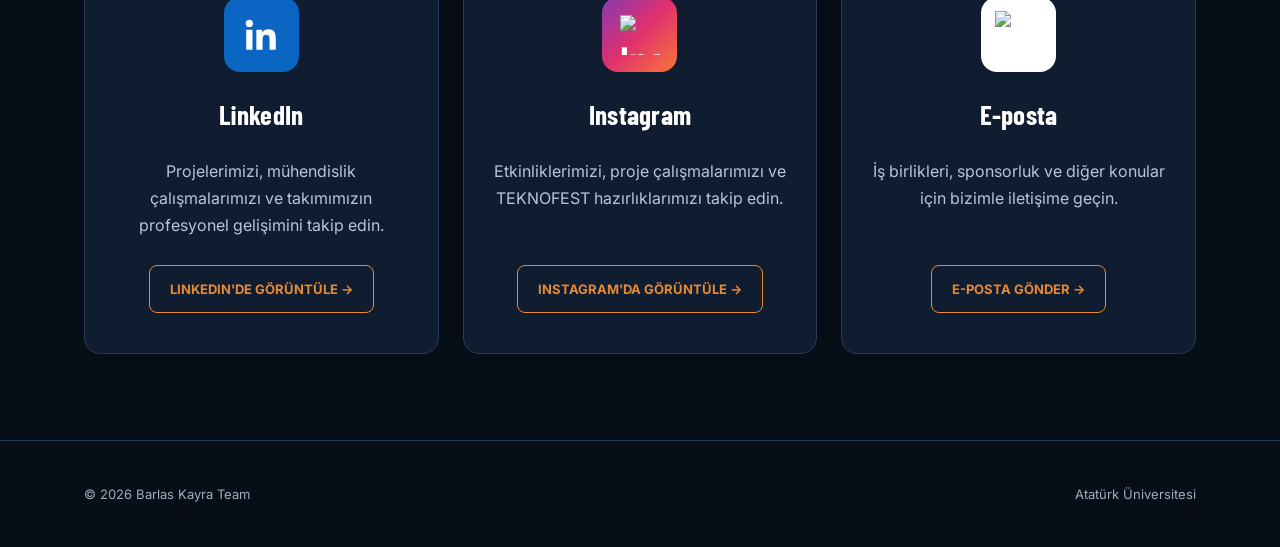
==== commit 37638dc4: "Add files via upload" ====
--- a/index.html
+++ b/index.html
@@ -32,11 +32,24 @@
             </small>
           </span>
         </a>
-        <button aria-controls="nav-links" aria-expanded="false" aria-label="Menüyü aç" class="menu" type="button">
+      <!-- HAMBURGER MENÜSÜ -->
+
+        <button 
+        aria-controls="nav-links" 
+        aria-expanded="false" 
+        aria-label="Menüyü aç"
+         class="menu" 
+         type="button">
           ☰
         </button>
-        <div class="navlinks" id="nav-links">
-          <a aria-current="page" class="active" href="index.html">
+ <!-- kısayollar -->
+        <div 
+        class="navlinks" 
+        id="nav-links">
+          <a 
+          aria-current="page" 
+          class="active" 
+          href="index.html">
             ANA SAYFA
           </a>
           <a href="ekip.html">
@@ -74,21 +87,25 @@
             <p class="lead">
               Barlas Kayra Team; görüntü işleme, gömülü sistemler, yazılım ve disiplinler arası mühendislik çalışmalarını bir araya getiren öğrenci takımıdır.
             </p>
-            <div class="actions">
-              <a class="btn" href="projeler.html">
+            <div 
+            class="actions">
+              <a class="btn" 
+              href="projeler.html">
                 PROJELERİ KEŞFET →
               </a>
-              <a class="btn secondary" href="basvuru.html">
+              <a class="btn secondary" 
+              href="basvuru.html">
                 TAKIMA KATIL
               </a>
             </div>
           </div>
+
           <div class="hero-emblem">
             <span class="emblem-ring emblem-ring-outer">
             </span>
             <span class="emblem-ring emblem-ring-inner">
             </span>
-            <img alt="Barlas Kayra Team: çift başlı kartal ve radar sembollü kulüp logosu" height="510" src="assets/barlas-kayra-logo.webp" width="510"/>
+            <img alt="Barlas Kayra Team kulüp logosu" height="510" src="assets/barlas-kayra-logo.webp" width="510"/>
             <span class="emblem-caption">
               BARLAS KAYRA TEAM
               <b>
@@ -148,6 +165,7 @@
             </article>
           </div>
         </div>
+
       </section>
       <section class="section alt">
         <div class="wrap">
@@ -158,14 +176,12 @@
          Çelik Kubbe Nedir?
           </h2>
           <p class="lead">
-            
-
-Çelik Kubbe, Türkiye’nin hava sahasını korumak amacıyla geliştirilen yerli ve millî, çok katmanlı hava savunma mimarisidir. Radarları, sensörleri, komuta kontrol birimlerini ve farklı menzillerdeki hava savunma sistemlerini ortak bir ağda buluşturur.
-
-Bu bütünleşik yapı; insansız hava araçları, uçaklar ve füzeler gibi hava tehditlerinin tespit edilmesini, takip edilmesini ve uygun savunma unsurlarıyla karşılanmasını amaçlar. KORKUT, HİSAR ve SİPER gibi sistemlerin koordinasyon içinde çalışmasıyla farklı irtifa ve menzillerde katmanlı koruma sağlar.
+            Çelik Kubbe, Türkiye’nin hava sahasını korumak amacıyla geliştirilen yerli ve millî, çok katmanlı hava savunma mimarisidir. Radarları, sensörleri, komuta kontrol birimlerini ve farklı menzillerdeki hava savunma sistemlerini ortak bir ağda buluşturur.
+            Bu bütünleşik yapı; insansız hava araçları, uçaklar ve füzeler gibi hava tehditlerinin tespit edilmesini, takip edilmesini ve uygun savunma unsurlarıyla karşılanmasını amaçlar. KORKUT, HİSAR ve SİPER gibi sistemlerin koordinasyon içinde çalışmasıyla farklı irtifa ve menzillerde katmanlı koruma sağlar.
           </p>
         </div>
       </section>
+
       <section class="section">
         <div class="wrap">
           <div class="eyebrow">
@@ -177,12 +193,19 @@
           <p>
             Takımın katılacağı yarışmanın resmî tarihi açıklandığında sayaç aktifleşecektir.
           </p>
-          <div class="countdown" id="countdown" role="timer">
+          <div 
+          class="countdown" 
+          id="countdown" 
+          role="timer">
           </div>
           <noscript>
             <div class="notice">Geri sayım için JavaScript gerekir.</div>
           </noscript>
-          <a class="btn secondary" href="https://www.teknofest.org/" rel="noopener noreferrer" target="_blank">
+          <a 
+          class="btn secondary" 
+          href="https://www.teknofest.org/"
+           rel="noopener noreferrer"
+            target="_blank">
             TEKNOFEST RESMÎ SİTESİ ↗
           </a>
         </div>
@@ -198,7 +221,7 @@
           <div class="grid">
             <article class="card">
               <div class="meta">
-                ÖRNEK HABER · TARİH EKLENECEK
+                
               </div>
               <h3>
                 Yeni dönem hazırlıkları
@@ -206,7 +229,8 @@
               <p>
                 Bu alan yeni dönem toplantıları ve çalışma planları duyuruları için ayrılmıştır.
               </p>
-              <a class="more" href="haberler.html">
+              <a class="more" 
+              href="haberler.html">
                 HABERLERİ GÖR →
               </a>
             </article>
@@ -220,7 +244,8 @@
               <p>
                 Yazılım, elektronik ve tasarım ekiplerinin tamamlanan aşamaları burada paylaşılabilir.
               </p>
-              <a class="more" href="haberler.html">
+              <a class="more"
+               href="haberler.html">
                 DEVAMINI OKU →
               </a>
             </article>
@@ -234,7 +259,8 @@
               <p>
                 Başvuru koşulları ve takım içindeki çalışma alanları hakkında bilgi alın.
               </p>
-              <a class="more" href="basvuru.html">
+              <a class="more" 
+              href="basvuru.html">
                 BAŞVURU SAYFASI →
               </a>
             </article>
@@ -276,11 +302,11 @@
 
         <a
             class="contact-button"
-            href="https://www.linkedin.com/"
+            href="https://www.linkedin.com/company/145352296/admin/edit/?editPageActiveTab=info"
             target="_blank"
             rel="noopener noreferrer"
-        >
-            LINKEDIN'DE GÖRÜNTÜLE →
+        
+            >LINKEDIN'DE GÖRÜNTÜLE →
         </a>
 
     </article>
@@ -348,7 +374,8 @@
 
 <footer>
   <div class="wrap">
-    <p>© <span id="year"></span> Barlas Kayra Team</p>
+    <p>© <span id="year"></span> 
+      Barlas Kayra Team</p>
     <p>Atatürk Üniversitesi</p>
   </div>
 </footer>
